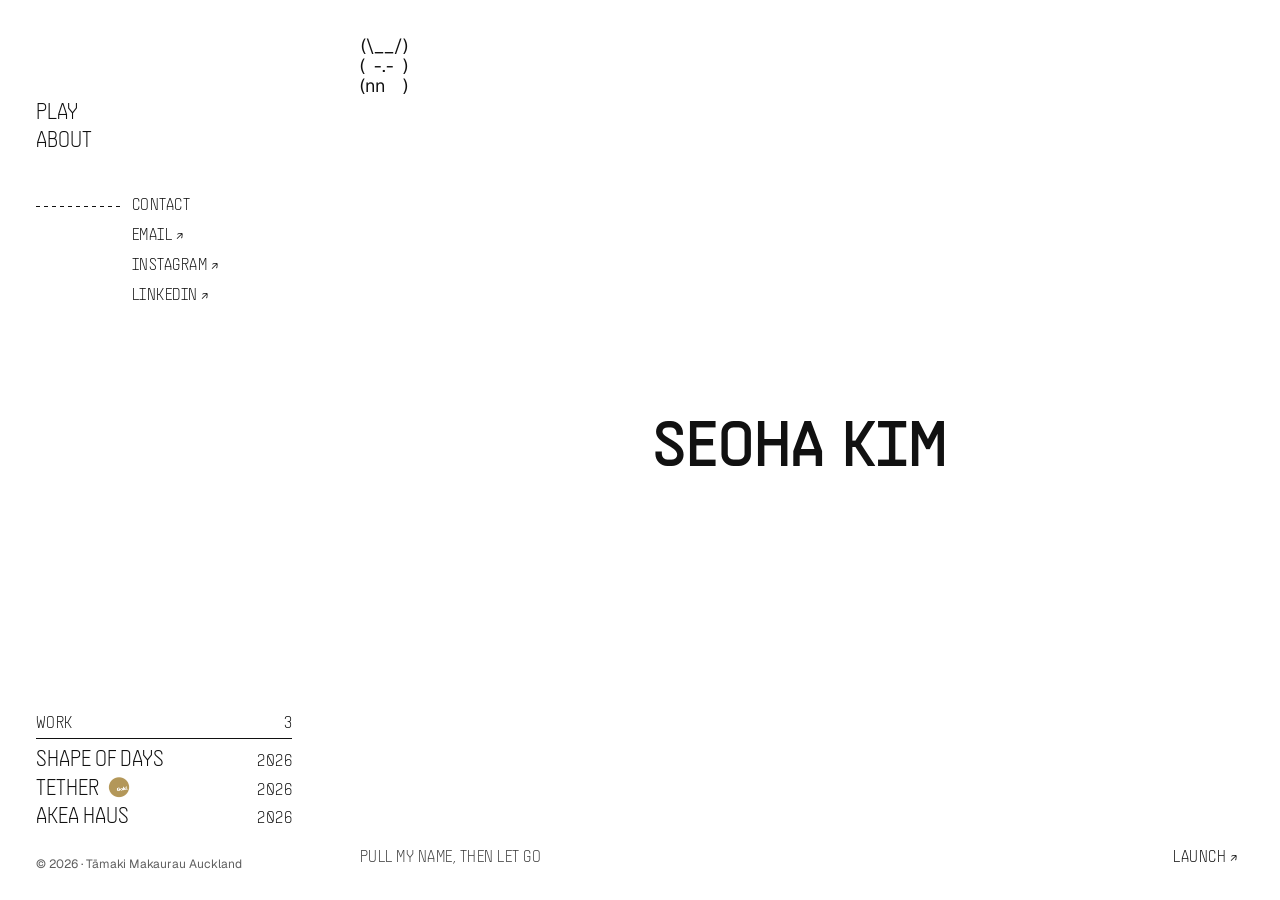
==== index.html @ a3b360e5 "Lock the bunny's spacing with layout instead of typed spaces Face and body brackets now line up in a" ====
<!DOCTYPE html>
<html lang="en">
<head>
  <meta charset="UTF-8">
  <meta name="viewport" content="width=device-width, initial-scale=1.0">
  <title>Seoha Kim — Experience designer</title>
  <link rel="icon" type="image/png" href="assets/icons/seoha-favicon.png">
  <link rel="preconnect" href="https://fonts.googleapis.com">
  <link rel="preconnect" href="https://fonts.gstatic.com" crossorigin>
  <link href="https://fonts.googleapis.com/css2?family=Geist:wght@400;500&display=swap" rel="stylesheet">
  <link rel="stylesheet" href="css/style.css?v=20261105.5">
  <link rel="stylesheet" href="css/landing.css?v=20261105.5">
</head>
<body>

  <div class="site">
    <aside class="side-nav" id="side-nav" data-current="home" data-hide-name></aside>
    <script src="js/side-nav.js?v=20261105.5"></script>

    <main class="site-main landing-arena" id="arena">
      <h1 class="visually-hidden">Seoha Kim, experience designer</h1>

      <div class="sling-lines" aria-hidden="true">
        <div class="sling-proj"></div>
        <div class="sling-lead"></div>
        <div class="sling-dot"></div>
        <div class="sling-energy t-label"></div>
      </div>

      <!-- Static name until landing.js takes over (also the no-JS / reduced-motion view) -->
      <div class="sling-letters" aria-hidden="true">
        <span class="sling-static">Seoha Kim</span>
      </div>

      <p class="sling-hint t-label" aria-hidden="true">Pull my name, then let go</p>

      <button type="button" class="buddy" data-buddy aria-label="Say hi to the bunny">
        <span class="buddy__art" aria-hidden="true">
          <span class="buddy__ears">(\__/)</span>
          <span class="buddy__row"><span>(</span><span data-buddy-face>-.-</span><span>)</span></span>
          <span class="buddy__row"><span class="buddy__legs">(nn</span><span class="buddy__arm" data-buddy-arm hidden>ノ</span><span>)</span><span class="buddy__gift" data-buddy-gift></span></span>
        </span>
      </button>
      <p class="visually-hidden" aria-live="polite" data-buddy-said></p>

      <div class="sling-controls">
        <button type="button" data-launch>Launch <span aria-hidden="true">↗</span></button>
        <button type="button" data-reset hidden>Reset <span aria-hidden="true">↺</span></button>
      </div>
    </main>
  </div>

  <script src="js/landing.js?v=20261105.5" defer></script>
  <script src="js/buddy.js?v=20261105.5" defer></script>
</body>
</html>
---- css/style.css ----
/* 2026 system: shared by every page. Page styles are linked per page
   (landing.css, case-study.css, play.css, about.css). */
@import url('tokens.css?v=20261105.5');
@import url('fonts.css?v=20261105.5');
@import url('base.css?v=20261105.5');
@import url('side-nav.css?v=20261105.5');
---- css/landing.css ----
/* ── Landing: slingshot arena (DESIGN.md §6.2) ──────────────────────────── */

.landing-arena {
  --ink: var(--color-ink);
  position: relative;
  max-width: none;
  height: 100vh;
  overflow: hidden;
  background: var(--color-bg);
  color: var(--ink);
  touch-action: none;
  cursor: grab;
  user-select: none;
  -webkit-user-select: none;
  transition: background-color 350ms ease;
}
.landing-arena.is-dragging { cursor: grabbing; }

/* First wall hit: the arena turns accent blue, letters turn white */
.landing-arena.is-hit { --ink: #FFFFFF; background: var(--color-accent); }

.sling-letters { position: absolute; inset: 0; pointer-events: none; }

.sling-letter,
.sling-static {
  font-family: var(--font-title);
  font-weight: var(--fw-regular);
  font-size: var(--t-slingshot-size);
  line-height: 1;
  text-transform: uppercase;
  color: var(--ink);
  white-space: pre;
  transition: color 200ms ease;
}
.sling-letter { position: absolute; left: 0; top: 0; will-change: transform; }
.sling-static { position: absolute; inset: 0; display: grid; place-items: center; }

/* Pull lines: the dashed leader + a fainter projection the other way */
.sling-lines { position: absolute; inset: 0; pointer-events: none; }
.sling-lead,
.sling-proj {
  position: absolute;
  left: 0; top: 0;
  height: 1px;
  transform-origin: 0 50%;
  opacity: 0;
  background: repeating-linear-gradient(90deg, var(--ink) 0 4px, transparent 4px 8px);
}
.sling-proj { background: repeating-linear-gradient(90deg, var(--ink) 0 2px, transparent 2px 8px); }
.sling-dot {
  position: absolute;
  left: 0; top: 0;
  width: 6px; height: 6px;
  margin: -3px 0 0 -3px;
  border-radius: 50%;
  background: var(--ink);
  opacity: 0;
}
.sling-energy {
  position: absolute;
  left: 0; top: 0;
  white-space: nowrap;
  color: var(--ink);
  opacity: 0;
}

.sling-hint {
  position: absolute;
  left: var(--content-pad);
  bottom: 32px;
  color: var(--color-muted);
  transition: opacity 400ms ease;
}
.landing-arena.is-launched .sling-hint { opacity: 0; }

.sling-controls {
  position: absolute;
  right: 28px;
  bottom: 20px;
  display: flex;
  gap: var(--space-4);
}
.sling-controls button {
  min-height: var(--tap-min);
  padding: 0 14px;
  border: 0;
  background: none;
  color: var(--ink);
  cursor: pointer;
  font-family: var(--font-title);
  font-weight: var(--fw-ultralight);
  font-size: var(--t-label-size);
  letter-spacing: var(--t-label-track);
  text-transform: uppercase;
}
.sling-controls button:hover,
.sling-controls button:focus-visible { font-weight: var(--fw-regular); }

/* Bunny: click and it hands over a note. Sits above the letters, top-left,
   so the note has room to come out to the right. */
.buddy {
  position: absolute;
  left: var(--content-pad);
  top: 36px;
  min-width: var(--tap-min);
  min-height: var(--tap-min);
  padding: 0;
  border: 0;
  background: none;
  color: var(--ink);
  cursor: pointer;
  text-align: left;
  font-family: var(--font-body);
  font-size: var(--t-body-size);
  line-height: var(--t-label-lh);
  transition: color 200ms ease;
}
.buddy:focus-visible { outline-color: var(--ink); outline-offset: var(--space-4); }

/* Each row is laid out, not spaced with characters, so the brackets line up
   in any font. The ears set the width; face and body fill it edge to edge. */
.buddy__art { display: inline-grid; justify-items: center; }
.buddy__ears { white-space: pre; }
.buddy__row { position: relative; display: flex; justify-content: space-between; justify-self: stretch; white-space: pre; }
.buddy__legs { margin-right: auto; }

/* Hidden, not removed: the row keeps its width with the arm away */
.buddy__arm[hidden] { display: inline; visibility: hidden; }

/* Out of flow, so the note never changes the button's size */
.buddy__gift { position: absolute; left: 100%; top: 0; margin-left: var(--space-16); white-space: pre; }
.buddy__gift.is-out { animation: buddy-spit 320ms cubic-bezier(.2, 1.4, .4, 1) both; }

@keyframes buddy-spit {
  from { opacity: 0; transform: translateX(-12px) scale(.6); }
  to   { opacity: 1; transform: none; }
}

@media (max-width: 760px) {
  .landing-arena { --t-slingshot-size: 40px; height: calc(100svh - 56px); }
  .sling-hint { bottom: 72px; }
}

@media (prefers-reduced-motion: reduce) {
  .landing-arena { cursor: default; }
  .sling-controls, .sling-hint { display: none; }
  .buddy__gift.is-out { animation: none; }
}
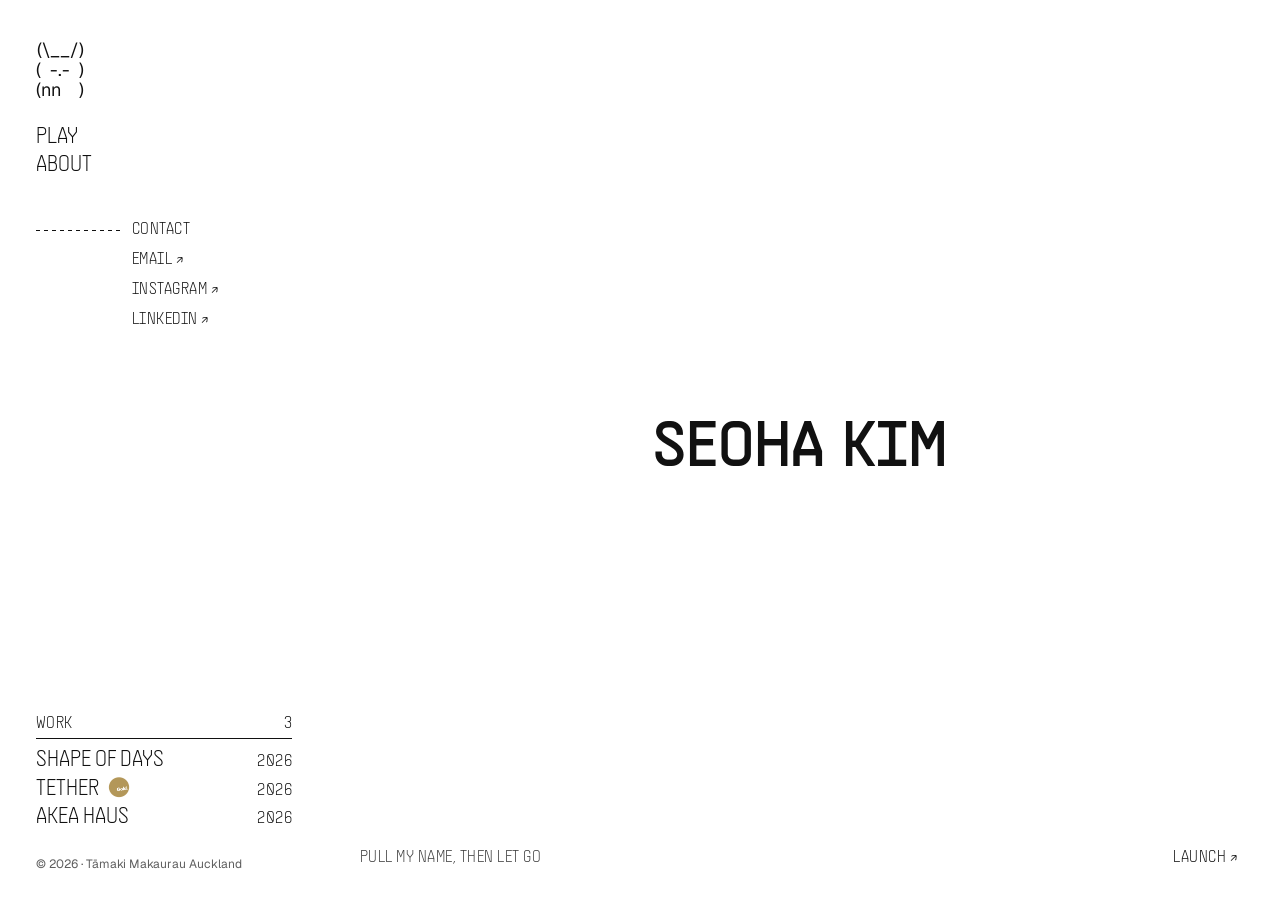
==== commit 2a7d4898: "Move the bunny into the nav in place of the name On the landing page the name is gone and the bunny " ====
--- a/index.html
+++ b/index.html
@@ -8,14 +8,14 @@
   <link rel="preconnect" href="https://fonts.googleapis.com">
   <link rel="preconnect" href="https://fonts.gstatic.com" crossorigin>
   <link href="https://fonts.googleapis.com/css2?family=Geist:wght@400;500&display=swap" rel="stylesheet">
-  <link rel="stylesheet" href="css/style.css?v=20261105.5">
-  <link rel="stylesheet" href="css/landing.css?v=20261105.5">
+  <link rel="stylesheet" href="css/style.css?v=20261105.8">
+  <link rel="stylesheet" href="css/landing.css?v=20261105.8">
 </head>
 <body>
 
   <div class="site">
-    <aside class="side-nav" id="side-nav" data-current="home" data-hide-name></aside>
-    <script src="js/side-nav.js?v=20261105.5"></script>
+    <aside class="side-nav" id="side-nav" data-current="home"></aside>
+    <script src="js/side-nav.js?v=20261105.8"></script>
 
     <main class="site-main landing-arena" id="arena">
       <h1 class="visually-hidden">Seoha Kim, experience designer</h1>
@@ -34,13 +34,6 @@
 
       <p class="sling-hint t-label" aria-hidden="true">Pull my name, then let go</p>
 
-      <button type="button" class="buddy" data-buddy aria-label="Say hi to the bunny">
-        <span class="buddy__art" aria-hidden="true">
-          <span class="buddy__ears">(\__/)</span>
-          <span class="buddy__row"><span>(</span><span data-buddy-face>-.-</span><span>)</span></span>
-          <span class="buddy__row"><span class="buddy__legs">(nn</span><span class="buddy__arm" data-buddy-arm hidden>ノ</span><span>)</span><span class="buddy__gift" data-buddy-gift></span></span>
-        </span>
-      </button>
       <p class="visually-hidden" aria-live="polite" data-buddy-said></p>
 
       <div class="sling-controls">
@@ -50,7 +43,7 @@
     </main>
   </div>
 
-  <script src="js/landing.js?v=20261105.5" defer></script>
-  <script src="js/buddy.js?v=20261105.5" defer></script>
+  <script src="js/landing.js?v=20261105.8" defer></script>
+  <script src="js/buddy.js?v=20261105.8" defer></script>
 </body>
 </html>
--- a/css/style.css
+++ b/css/style.css
@@ -1,6 +1,6 @@
 /* 2026 system: shared by every page. Page styles are linked per page
    (landing.css, case-study.css, play.css, about.css). */
-@import url('tokens.css?v=20261105.5');
-@import url('fonts.css?v=20261105.5');
-@import url('base.css?v=20261105.5');
-@import url('side-nav.css?v=20261105.5');
+@import url('tokens.css?v=20261105.8');
+@import url('fonts.css?v=20261105.8');
+@import url('base.css?v=20261105.8');
+@import url('side-nav.css?v=20261105.8');
--- a/css/landing.css
+++ b/css/landing.css
@@ -96,46 +96,6 @@
 .sling-controls button:hover,
 .sling-controls button:focus-visible { font-weight: var(--fw-regular); }
 
-/* Bunny: click and it hands over a note. Sits above the letters, top-left,
-   so the note has room to come out to the right. */
-.buddy {
-  position: absolute;
-  left: var(--content-pad);
-  top: 36px;
-  min-width: var(--tap-min);
-  min-height: var(--tap-min);
-  padding: 0;
-  border: 0;
-  background: none;
-  color: var(--ink);
-  cursor: pointer;
-  text-align: left;
-  font-family: var(--font-body);
-  font-size: var(--t-body-size);
-  line-height: var(--t-label-lh);
-  transition: color 200ms ease;
-}
-.buddy:focus-visible { outline-color: var(--ink); outline-offset: var(--space-4); }
-
-/* Each row is laid out, not spaced with characters, so the brackets line up
-   in any font. The ears set the width; face and body fill it edge to edge. */
-.buddy__art { display: inline-grid; justify-items: center; }
-.buddy__ears { white-space: pre; }
-.buddy__row { position: relative; display: flex; justify-content: space-between; justify-self: stretch; white-space: pre; }
-.buddy__legs { margin-right: auto; }
-
-/* Hidden, not removed: the row keeps its width with the arm away */
-.buddy__arm[hidden] { display: inline; visibility: hidden; }
-
-/* Out of flow, so the note never changes the button's size */
-.buddy__gift { position: absolute; left: 100%; top: 0; margin-left: var(--space-16); white-space: pre; }
-.buddy__gift.is-out { animation: buddy-spit 320ms cubic-bezier(.2, 1.4, .4, 1) both; }
-
-@keyframes buddy-spit {
-  from { opacity: 0; transform: translateX(-12px) scale(.6); }
-  to   { opacity: 1; transform: none; }
-}
-
 @media (max-width: 760px) {
   .landing-arena { --t-slingshot-size: 40px; height: calc(100svh - 56px); }
   .sling-hint { bottom: 72px; }
@@ -144,5 +104,4 @@
 @media (prefers-reduced-motion: reduce) {
   .landing-arena { cursor: default; }
   .sling-controls, .sling-hint { display: none; }
-  .buddy__gift.is-out { animation: none; }
 }
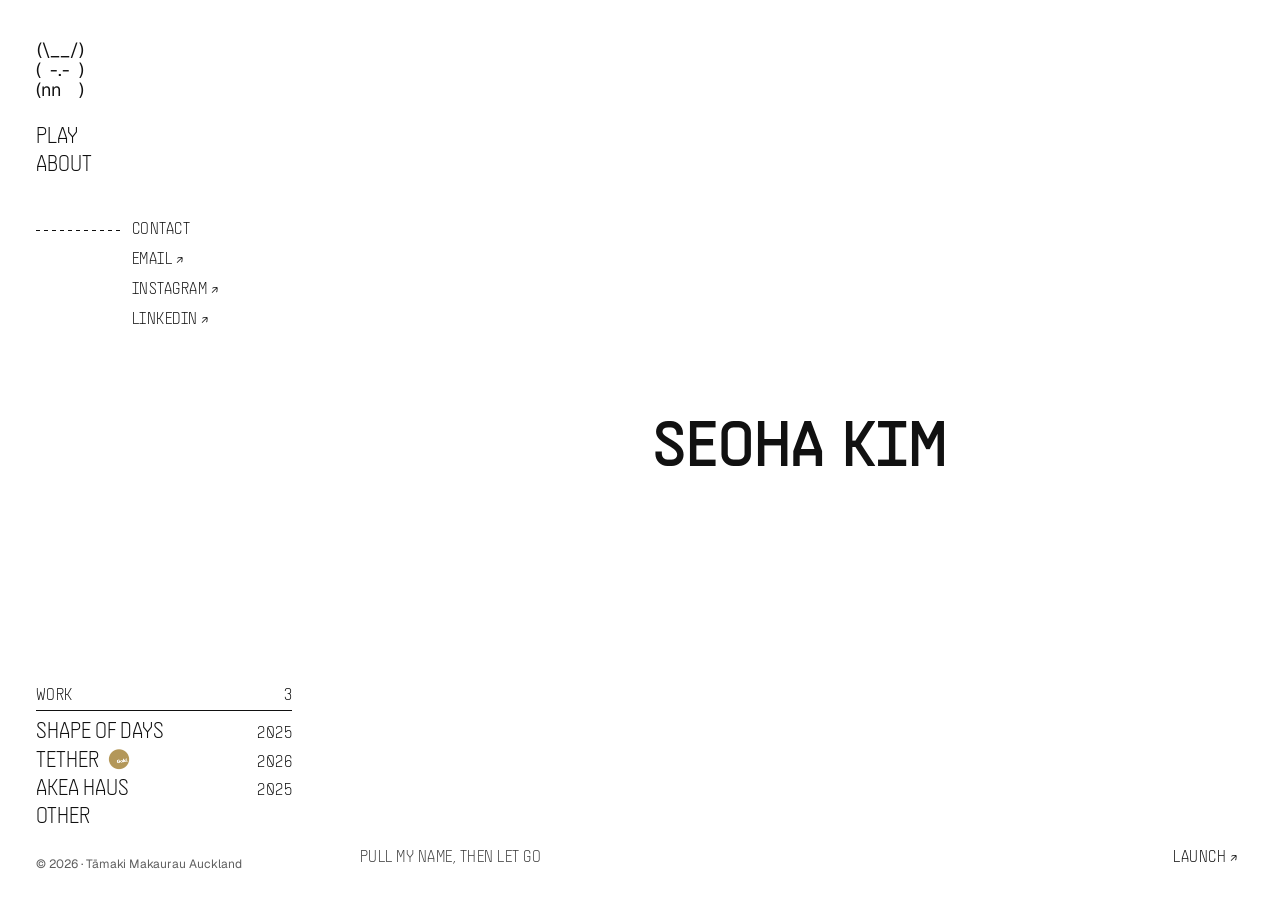
==== commit 4e7dfd37: "Add Bakkatchae and Sequence pages, expand Play, refine nav and About - Bakkatchae: branding page (Fi" ====
--- a/index.html
+++ b/index.html
@@ -8,14 +8,14 @@
   <link rel="preconnect" href="https://fonts.googleapis.com">
   <link rel="preconnect" href="https://fonts.gstatic.com" crossorigin>
   <link href="https://fonts.googleapis.com/css2?family=Geist:wght@400;500&display=swap" rel="stylesheet">
-  <link rel="stylesheet" href="css/style.css?v=20261105.8">
-  <link rel="stylesheet" href="css/landing.css?v=20261105.8">
+  <link rel="stylesheet" href="css/style.css?v=20261111.7">
+  <link rel="stylesheet" href="css/landing.css?v=20261111.7">
 </head>
 <body>
 
   <div class="site">
     <aside class="side-nav" id="side-nav" data-current="home"></aside>
-    <script src="js/side-nav.js?v=20261105.8"></script>
+    <script src="js/side-nav.js?v=20261111.7"></script>
 
     <main class="site-main landing-arena" id="arena">
       <h1 class="visually-hidden">Seoha Kim, experience designer</h1>
@@ -43,7 +43,7 @@
     </main>
   </div>
 
-  <script src="js/landing.js?v=20261105.8" defer></script>
-  <script src="js/buddy.js?v=20261105.8" defer></script>
+  <script src="js/landing.js?v=20261111.7" defer></script>
+  <script src="js/buddy.js?v=20261111.7" defer></script>
 </body>
 </html>
--- a/css/style.css
+++ b/css/style.css
@@ -1,6 +1,6 @@
 /* 2026 system: shared by every page. Page styles are linked per page
    (landing.css, case-study.css, play.css, about.css). */
-@import url('tokens.css?v=20261105.8');
-@import url('fonts.css?v=20261105.8');
-@import url('base.css?v=20261105.8');
-@import url('side-nav.css?v=20261105.8');
+@import url('tokens.css?v=20261111.7');
+@import url('fonts.css?v=20261111.7');
+@import url('base.css?v=20261111.7');
+@import url('side-nav.css?v=20261111.7');
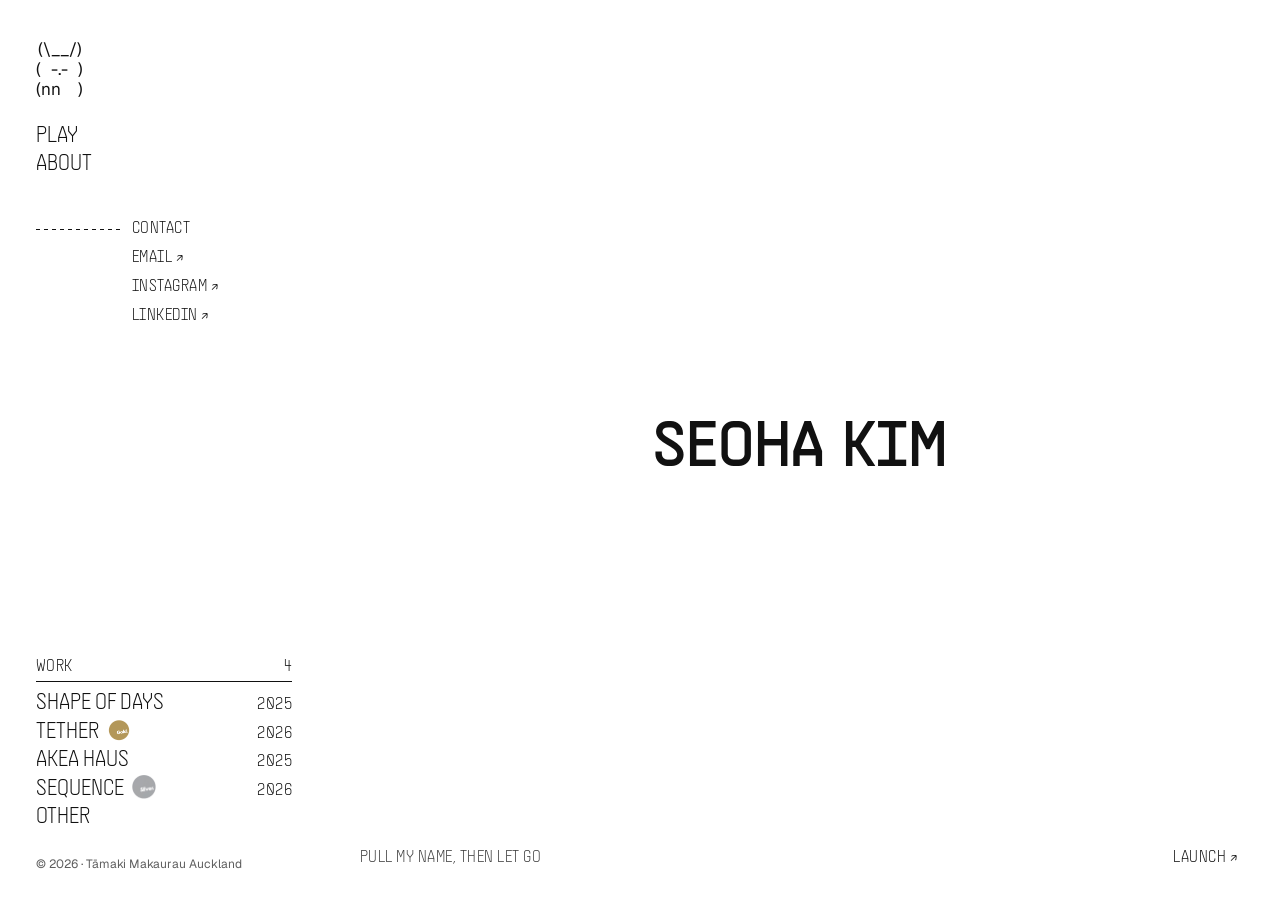
==== commit 6e9ec501: "Move Sequence into Work, set body to 17px and captions to 13px - Side nav: Sequence joins the Work l" ====
--- a/index.html
+++ b/index.html
@@ -8,14 +8,14 @@
   <link rel="preconnect" href="https://fonts.googleapis.com">
   <link rel="preconnect" href="https://fonts.gstatic.com" crossorigin>
   <link href="https://fonts.googleapis.com/css2?family=Geist:wght@400;500&display=swap" rel="stylesheet">
-  <link rel="stylesheet" href="css/style.css?v=20261111.7">
-  <link rel="stylesheet" href="css/landing.css?v=20261111.7">
+  <link rel="stylesheet" href="css/style.css?v=20261124.6">
+  <link rel="stylesheet" href="css/landing.css?v=20261124.6">
 </head>
 <body>
 
   <div class="site">
     <aside class="side-nav" id="side-nav" data-current="home"></aside>
-    <script src="js/side-nav.js?v=20261111.7"></script>
+    <script src="js/side-nav.js?v=20261124.6"></script>
 
     <main class="site-main landing-arena" id="arena">
       <h1 class="visually-hidden">Seoha Kim, experience designer</h1>
@@ -43,7 +43,7 @@
     </main>
   </div>
 
-  <script src="js/landing.js?v=20261111.7" defer></script>
-  <script src="js/buddy.js?v=20261111.7" defer></script>
+  <script src="js/landing.js?v=20261124.6" defer></script>
+  <script src="js/buddy.js?v=20261124.6" defer></script>
 </body>
 </html>
--- a/css/style.css
+++ b/css/style.css
@@ -1,6 +1,6 @@
 /* 2026 system: shared by every page. Page styles are linked per page
    (landing.css, case-study.css, play.css, about.css). */
-@import url('tokens.css?v=20261111.7');
-@import url('fonts.css?v=20261111.7');
-@import url('base.css?v=20261111.7');
-@import url('side-nav.css?v=20261111.7');
+@import url('tokens.css?v=20261124.6');
+@import url('fonts.css?v=20261124.6');
+@import url('base.css?v=20261124.6');
+@import url('side-nav.css?v=20261124.6');
